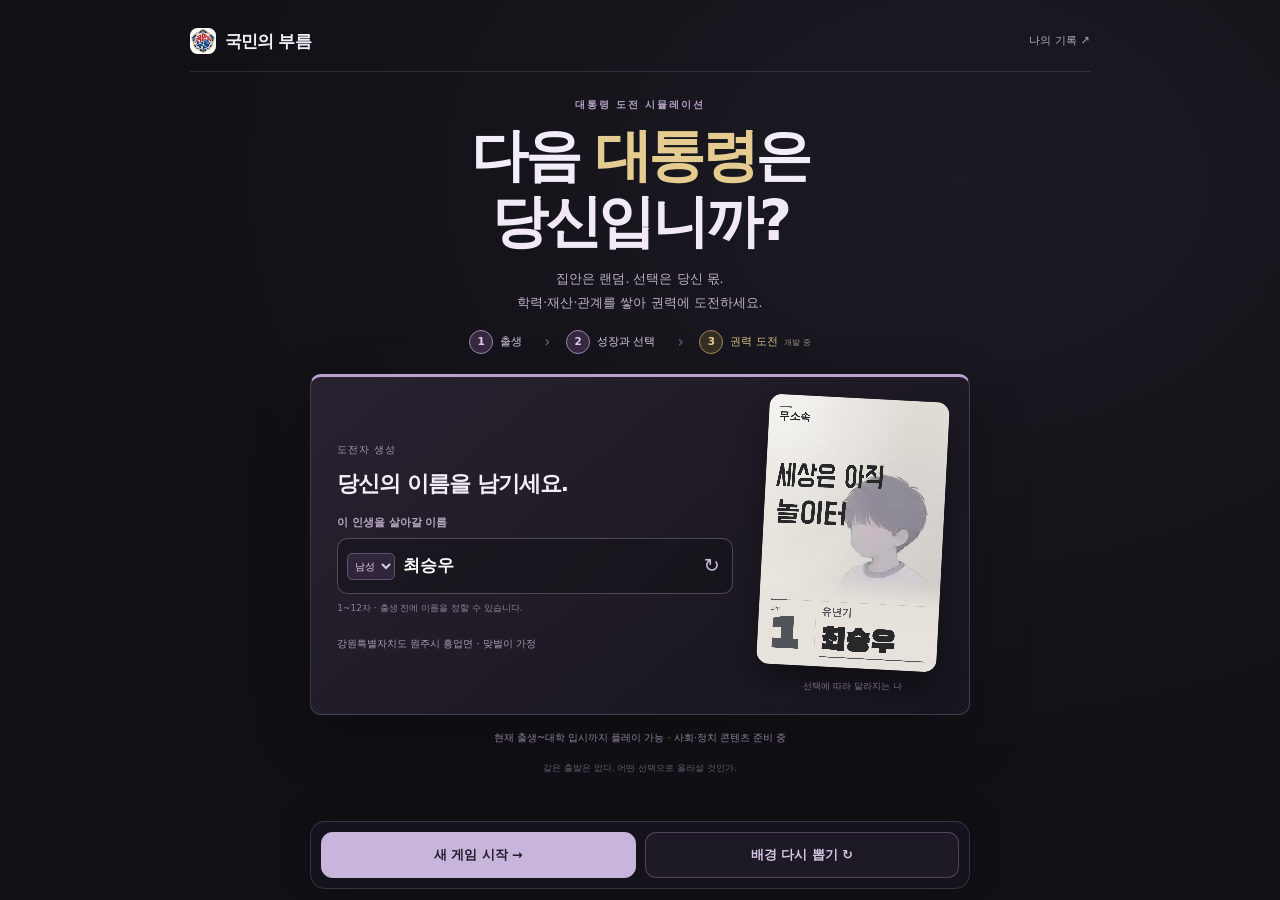
==== index.html @ 69695b15 "fix: clarify election ties, survey costs and centered candidate cards" ====
<!doctype html>
<html lang="ko">
<head>
  <meta charset="utf-8">
  <meta name="viewport" content="width=device-width, initial-scale=1">
  <meta http-equiv="refresh" content="0;url=./html/waiting.html?v=election-clarity-20261022">
  <meta name="description" content="출생부터 학교생활, 반장 선거, 대학 입시까지. 집안과 특성, 작은 선택들이 모여 인생을 바꾸는 무료 시뮬레이션 웹게임 국민의 부름을 브라우저에서 즐겨보세요.">
  <meta name="robots" content="index, follow, max-image-preview:large">
  <link rel="canonical" href="https://jaksim0sec.github.io/callOfgukmin/html/waiting.html">
  <meta property="og:type" content="website">
  <meta property="og:site_name" content="국민의 부름">
  <meta property="og:locale" content="ko_KR">
  <meta property="og:title" content="국민의 부름 | 정치·인생 시뮬레이션 웹게임">
  <meta property="og:description" content="출생부터 학교생활, 반장 선거, 대학 입시까지. 집안과 특성, 작은 선택들이 모여 인생을 바꾸는 무료 시뮬레이션 웹게임 국민의 부름을 브라우저에서 즐겨보세요.">
  <meta property="og:url" content="https://jaksim0sec.github.io/callOfgukmin/html/waiting.html">
  <meta property="og:image" content="https://jaksim0sec.github.io/callOfgukmin/assets/icons/icon-512.png">
  <meta property="og:image:width" content="512">
  <meta property="og:image:height" content="512">
  <meta property="og:image:alt" content="국민의 부름 게임 로고">
  <meta name="twitter:card" content="summary">
  <meta name="twitter:title" content="국민의 부름 | 정치·인생 시뮬레이션 웹게임">
  <meta name="twitter:description" content="출생부터 학교생활, 반장 선거, 대학 입시까지. 집안과 특성, 작은 선택들이 모여 인생을 바꾸는 무료 시뮬레이션 웹게임 국민의 부름을 브라우저에서 즐겨보세요.">
  <meta name="twitter:image" content="https://jaksim0sec.github.io/callOfgukmin/assets/icons/icon-512.png">
  <meta name="twitter:image:alt" content="국민의 부름 게임 로고">
  <meta name="theme-color" content="#0b0b0f">
  <title>국민의 부름 | 정치·인생 시뮬레이션 웹게임</title>
  <link rel="manifest" href="./manifest.json">
  <link rel="icon" href="./assets/icons/favicon.ico?v=election-clarity-20261022" sizes="16x16 32x32 48x48">
  <link rel="icon" type="image/png" sizes="32x32" href="./assets/icons/favicon-32.png?v=election-clarity-20261022">
  <link rel="icon" type="image/png" sizes="16x16" href="./assets/icons/favicon-16.png?v=election-clarity-20261022">
  <link rel="apple-touch-icon" sizes="180x180" href="./assets/icons/apple-touch-icon.png">
  <meta name="apple-mobile-web-app-title" content="국민의 부름">
  <meta name="mobile-web-app-capable" content="yes">
  <meta name="apple-mobile-web-app-capable" content="yes">
  <meta name="apple-mobile-web-app-status-bar-style" content="black-translucent">
  <script>location.replace(new URL('./html/waiting.html?v=election-clarity-20261022',location.href));</script>
</head>
<body>
  <p>게임 대기 화면으로 이동 중… <a href="./html/waiting.html">직접 열기</a></p>
</body>
</html>
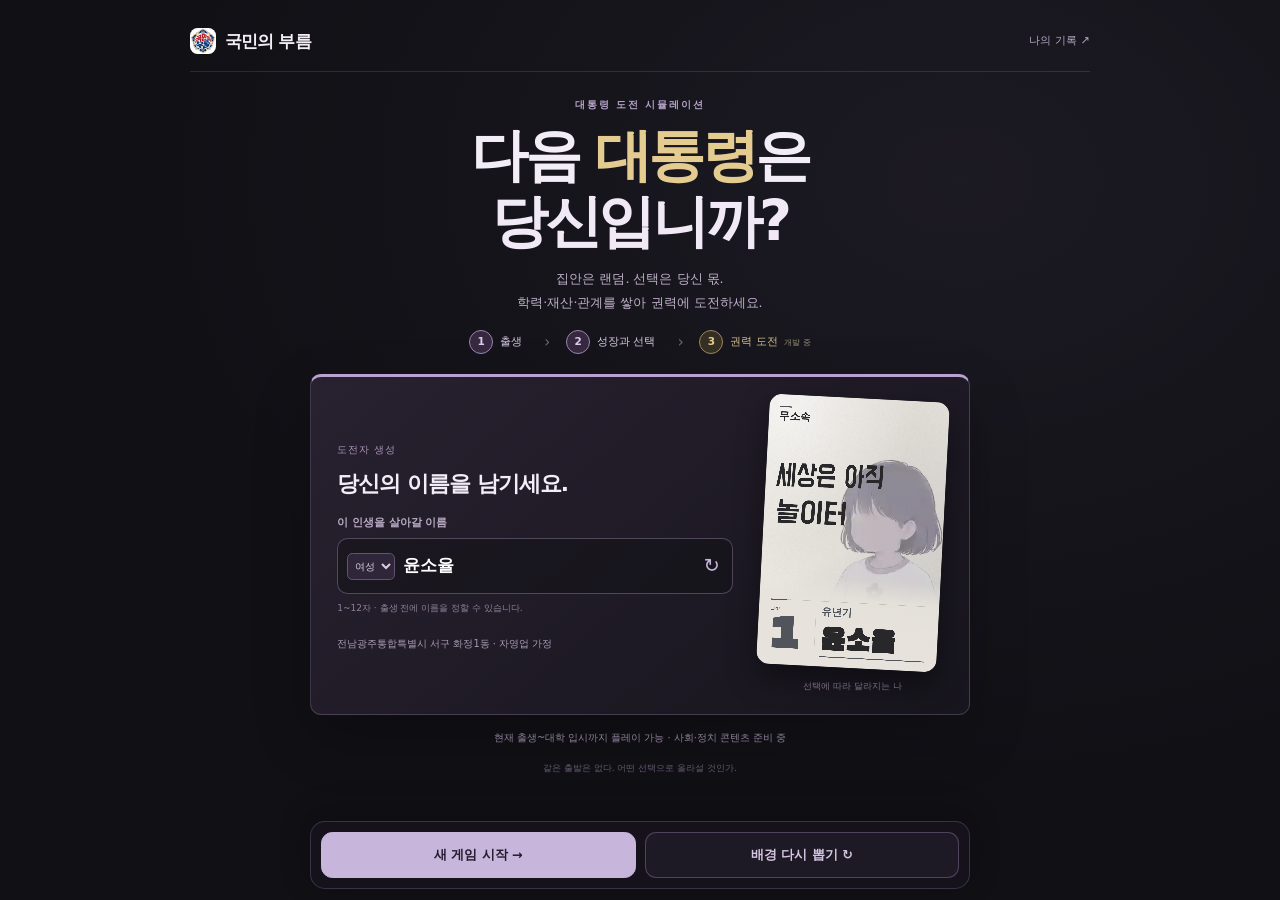
==== commit 40a91c5c: "feat: streamline election surveys, shared tokens and ballot reveal" ====
--- a/index.html
+++ b/index.html
@@ -3,7 +3,7 @@
 <head>
   <meta charset="utf-8">
   <meta name="viewport" content="width=device-width, initial-scale=1">
-  <meta http-equiv="refresh" content="0;url=./html/waiting.html?v=election-clarity-20261022">
+  <meta http-equiv="refresh" content="0;url=./html/waiting.html?v=election-survey-20261022">
   <meta name="description" content="출생부터 학교생활, 반장 선거, 대학 입시까지. 집안과 특성, 작은 선택들이 모여 인생을 바꾸는 무료 시뮬레이션 웹게임 국민의 부름을 브라우저에서 즐겨보세요.">
   <meta name="robots" content="index, follow, max-image-preview:large">
   <link rel="canonical" href="https://jaksim0sec.github.io/callOfgukmin/html/waiting.html">
@@ -25,15 +25,15 @@
   <meta name="theme-color" content="#0b0b0f">
   <title>국민의 부름 | 정치·인생 시뮬레이션 웹게임</title>
   <link rel="manifest" href="./manifest.json">
-  <link rel="icon" href="./assets/icons/favicon.ico?v=election-clarity-20261022" sizes="16x16 32x32 48x48">
-  <link rel="icon" type="image/png" sizes="32x32" href="./assets/icons/favicon-32.png?v=election-clarity-20261022">
-  <link rel="icon" type="image/png" sizes="16x16" href="./assets/icons/favicon-16.png?v=election-clarity-20261022">
+  <link rel="icon" href="./assets/icons/favicon.ico?v=election-survey-20261022" sizes="16x16 32x32 48x48">
+  <link rel="icon" type="image/png" sizes="32x32" href="./assets/icons/favicon-32.png?v=election-survey-20261022">
+  <link rel="icon" type="image/png" sizes="16x16" href="./assets/icons/favicon-16.png?v=election-survey-20261022">
   <link rel="apple-touch-icon" sizes="180x180" href="./assets/icons/apple-touch-icon.png">
   <meta name="apple-mobile-web-app-title" content="국민의 부름">
   <meta name="mobile-web-app-capable" content="yes">
   <meta name="apple-mobile-web-app-capable" content="yes">
   <meta name="apple-mobile-web-app-status-bar-style" content="black-translucent">
-  <script>location.replace(new URL('./html/waiting.html?v=election-clarity-20261022',location.href));</script>
+  <script>location.replace(new URL('./html/waiting.html?v=election-survey-20261022',location.href));</script>
 </head>
 <body>
   <p>게임 대기 화면으로 이동 중… <a href="./html/waiting.html">직접 열기</a></p>
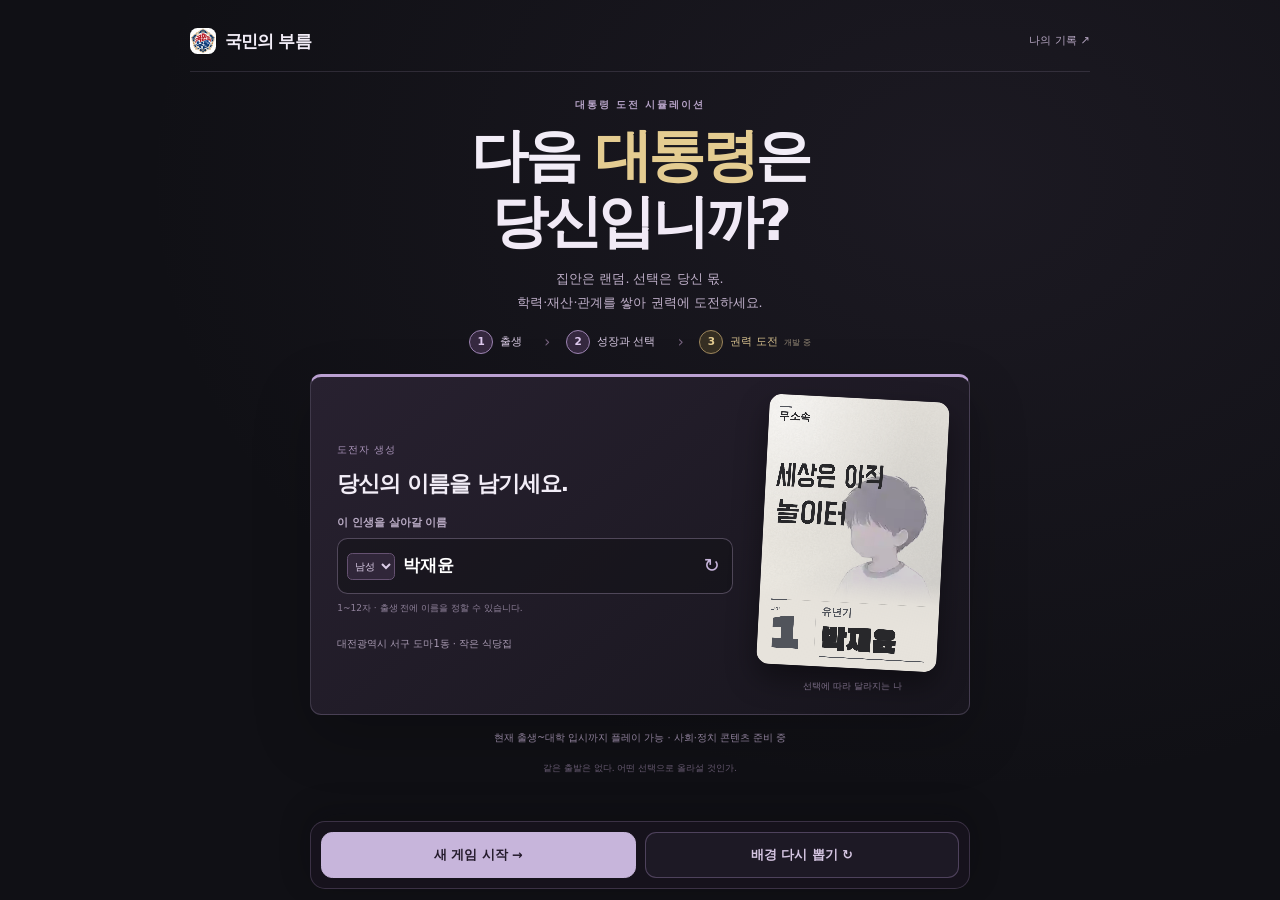
==== commit 7299c1b1: "feat: illustrate daily choices with readable photo overlays" ====
--- a/index.html
+++ b/index.html
@@ -3,7 +3,7 @@
 <head>
   <meta charset="utf-8">
   <meta name="viewport" content="width=device-width, initial-scale=1">
-  <meta http-equiv="refresh" content="0;url=./html/waiting.html?v=election-survey-20261022">
+  <meta http-equiv="refresh" content="0;url=./html/waiting.html?v=daily-illustrations-20261022">
   <meta name="description" content="출생부터 학교생활, 반장 선거, 대학 입시까지. 집안과 특성, 작은 선택들이 모여 인생을 바꾸는 무료 시뮬레이션 웹게임 국민의 부름을 브라우저에서 즐겨보세요.">
   <meta name="robots" content="index, follow, max-image-preview:large">
   <link rel="canonical" href="https://jaksim0sec.github.io/callOfgukmin/html/waiting.html">
@@ -25,15 +25,15 @@
   <meta name="theme-color" content="#0b0b0f">
   <title>국민의 부름 | 정치·인생 시뮬레이션 웹게임</title>
   <link rel="manifest" href="./manifest.json">
-  <link rel="icon" href="./assets/icons/favicon.ico?v=election-survey-20261022" sizes="16x16 32x32 48x48">
-  <link rel="icon" type="image/png" sizes="32x32" href="./assets/icons/favicon-32.png?v=election-survey-20261022">
-  <link rel="icon" type="image/png" sizes="16x16" href="./assets/icons/favicon-16.png?v=election-survey-20261022">
+  <link rel="icon" href="./assets/icons/favicon.ico?v=daily-illustrations-20261022" sizes="16x16 32x32 48x48">
+  <link rel="icon" type="image/png" sizes="32x32" href="./assets/icons/favicon-32.png?v=daily-illustrations-20261022">
+  <link rel="icon" type="image/png" sizes="16x16" href="./assets/icons/favicon-16.png?v=daily-illustrations-20261022">
   <link rel="apple-touch-icon" sizes="180x180" href="./assets/icons/apple-touch-icon.png">
   <meta name="apple-mobile-web-app-title" content="국민의 부름">
   <meta name="mobile-web-app-capable" content="yes">
   <meta name="apple-mobile-web-app-capable" content="yes">
   <meta name="apple-mobile-web-app-status-bar-style" content="black-translucent">
-  <script>location.replace(new URL('./html/waiting.html?v=election-survey-20261022',location.href));</script>
+  <script>location.replace(new URL('./html/waiting.html?v=daily-illustrations-20261022',location.href));</script>
 </head>
 <body>
   <p>게임 대기 화면으로 이동 중… <a href="./html/waiting.html">직접 열기</a></p>
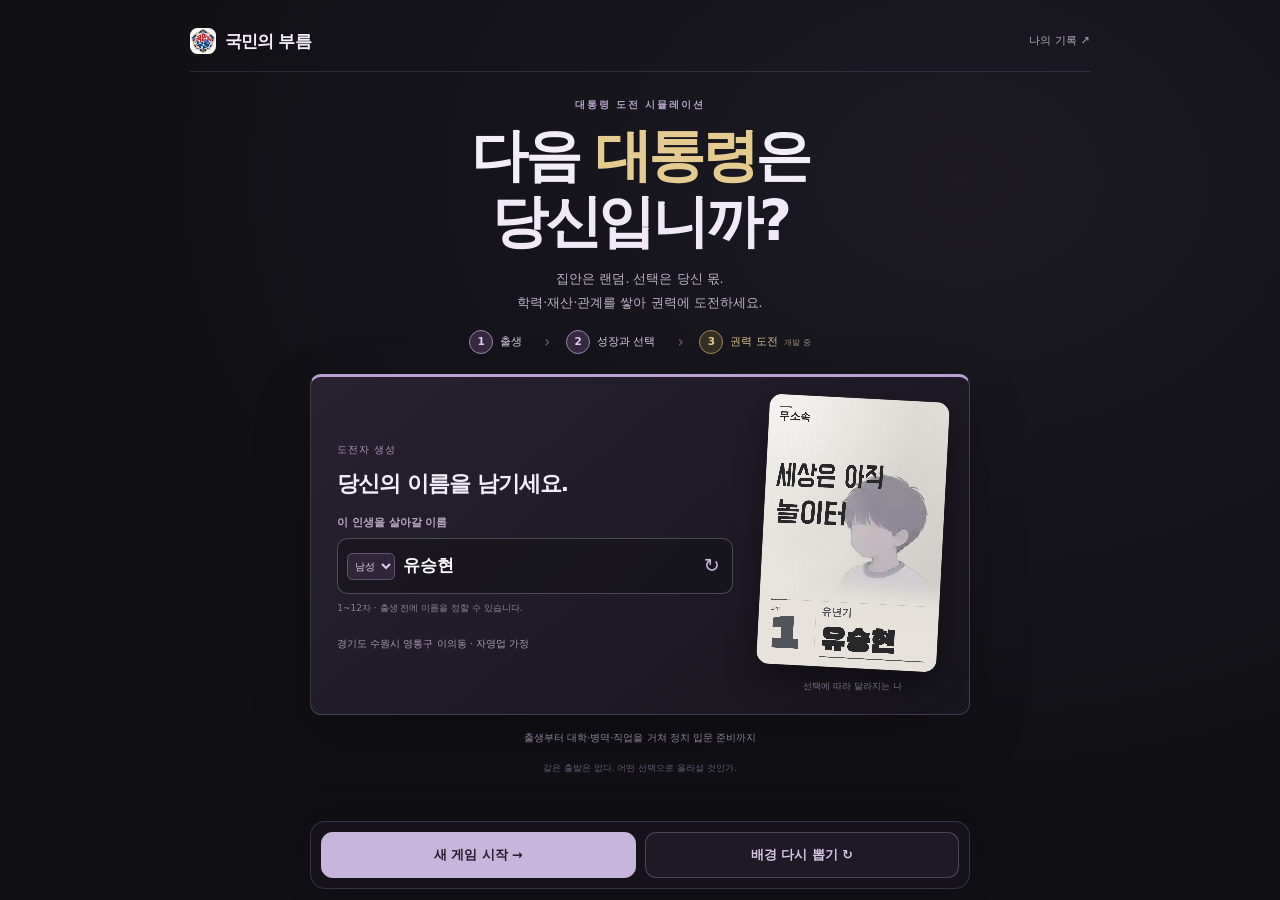
==== commit fd81c365: "feat: extend life through society and careers to political entry" ====
--- a/index.html
+++ b/index.html
@@ -3,7 +3,7 @@
 <head>
   <meta charset="utf-8">
   <meta name="viewport" content="width=device-width, initial-scale=1">
-  <meta http-equiv="refresh" content="0;url=./html/waiting.html?v=daily-illustrations-20261022">
+  <meta http-equiv="refresh" content="0;url=./html/waiting.html?v=society-20261022">
   <meta name="description" content="출생부터 학교생활, 반장 선거, 대학 입시까지. 집안과 특성, 작은 선택들이 모여 인생을 바꾸는 무료 시뮬레이션 웹게임 국민의 부름을 브라우저에서 즐겨보세요.">
   <meta name="robots" content="index, follow, max-image-preview:large">
   <link rel="canonical" href="https://jaksim0sec.github.io/callOfgukmin/html/waiting.html">
@@ -25,15 +25,15 @@
   <meta name="theme-color" content="#0b0b0f">
   <title>국민의 부름 | 정치·인생 시뮬레이션 웹게임</title>
   <link rel="manifest" href="./manifest.json">
-  <link rel="icon" href="./assets/icons/favicon.ico?v=daily-illustrations-20261022" sizes="16x16 32x32 48x48">
-  <link rel="icon" type="image/png" sizes="32x32" href="./assets/icons/favicon-32.png?v=daily-illustrations-20261022">
-  <link rel="icon" type="image/png" sizes="16x16" href="./assets/icons/favicon-16.png?v=daily-illustrations-20261022">
+  <link rel="icon" href="./assets/icons/favicon.ico?v=society-20261022" sizes="16x16 32x32 48x48">
+  <link rel="icon" type="image/png" sizes="32x32" href="./assets/icons/favicon-32.png?v=society-20261022">
+  <link rel="icon" type="image/png" sizes="16x16" href="./assets/icons/favicon-16.png?v=society-20261022">
   <link rel="apple-touch-icon" sizes="180x180" href="./assets/icons/apple-touch-icon.png">
   <meta name="apple-mobile-web-app-title" content="국민의 부름">
   <meta name="mobile-web-app-capable" content="yes">
   <meta name="apple-mobile-web-app-capable" content="yes">
   <meta name="apple-mobile-web-app-status-bar-style" content="black-translucent">
-  <script>location.replace(new URL('./html/waiting.html?v=daily-illustrations-20261022',location.href));</script>
+  <script>location.replace(new URL('./html/waiting.html?v=society-20261022',location.href));</script>
 </head>
 <body>
   <p>게임 대기 화면으로 이동 중… <a href="./html/waiting.html">직접 열기</a></p>
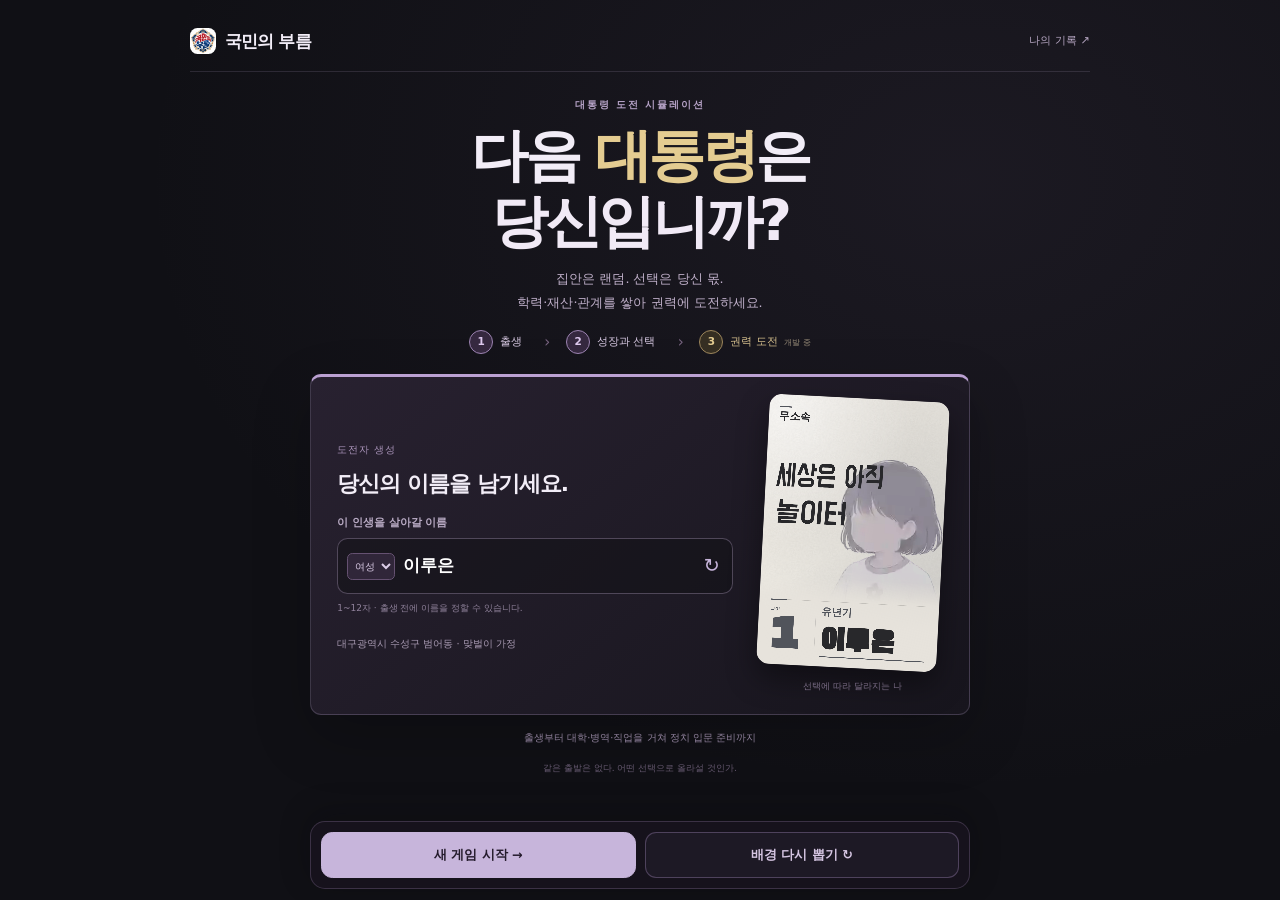
==== commit 631ddcb6: "Unify pledge fulfillment and surface election information controls" ====
--- a/index.html
+++ b/index.html
@@ -3,7 +3,7 @@
 <head>
   <meta charset="utf-8">
   <meta name="viewport" content="width=device-width, initial-scale=1">
-  <meta http-equiv="refresh" content="0;url=./html/waiting.html?v=society-20261022">
+  <meta http-equiv="refresh" content="0;url=./html/waiting.html?v=election-fulfillment-20261023">
   <meta name="description" content="출생부터 학교생활, 반장 선거, 대학 입시까지. 집안과 특성, 작은 선택들이 모여 인생을 바꾸는 무료 시뮬레이션 웹게임 국민의 부름을 브라우저에서 즐겨보세요.">
   <meta name="robots" content="index, follow, max-image-preview:large">
   <link rel="canonical" href="https://jaksim0sec.github.io/callOfgukmin/html/waiting.html">
@@ -25,15 +25,15 @@
   <meta name="theme-color" content="#0b0b0f">
   <title>국민의 부름 | 정치·인생 시뮬레이션 웹게임</title>
   <link rel="manifest" href="./manifest.json">
-  <link rel="icon" href="./assets/icons/favicon.ico?v=society-20261022" sizes="16x16 32x32 48x48">
-  <link rel="icon" type="image/png" sizes="32x32" href="./assets/icons/favicon-32.png?v=society-20261022">
-  <link rel="icon" type="image/png" sizes="16x16" href="./assets/icons/favicon-16.png?v=society-20261022">
+  <link rel="icon" href="./assets/icons/favicon.ico?v=election-fulfillment-20261023" sizes="16x16 32x32 48x48">
+  <link rel="icon" type="image/png" sizes="32x32" href="./assets/icons/favicon-32.png?v=election-fulfillment-20261023">
+  <link rel="icon" type="image/png" sizes="16x16" href="./assets/icons/favicon-16.png?v=election-fulfillment-20261023">
   <link rel="apple-touch-icon" sizes="180x180" href="./assets/icons/apple-touch-icon.png">
   <meta name="apple-mobile-web-app-title" content="국민의 부름">
   <meta name="mobile-web-app-capable" content="yes">
   <meta name="apple-mobile-web-app-capable" content="yes">
   <meta name="apple-mobile-web-app-status-bar-style" content="black-translucent">
-  <script>location.replace(new URL('./html/waiting.html?v=society-20261022',location.href));</script>
+  <script>location.replace(new URL('./html/waiting.html?v=election-fulfillment-20261023',location.href));</script>
 </head>
 <body>
   <p>게임 대기 화면으로 이동 중… <a href="./html/waiting.html">직접 열기</a></p>
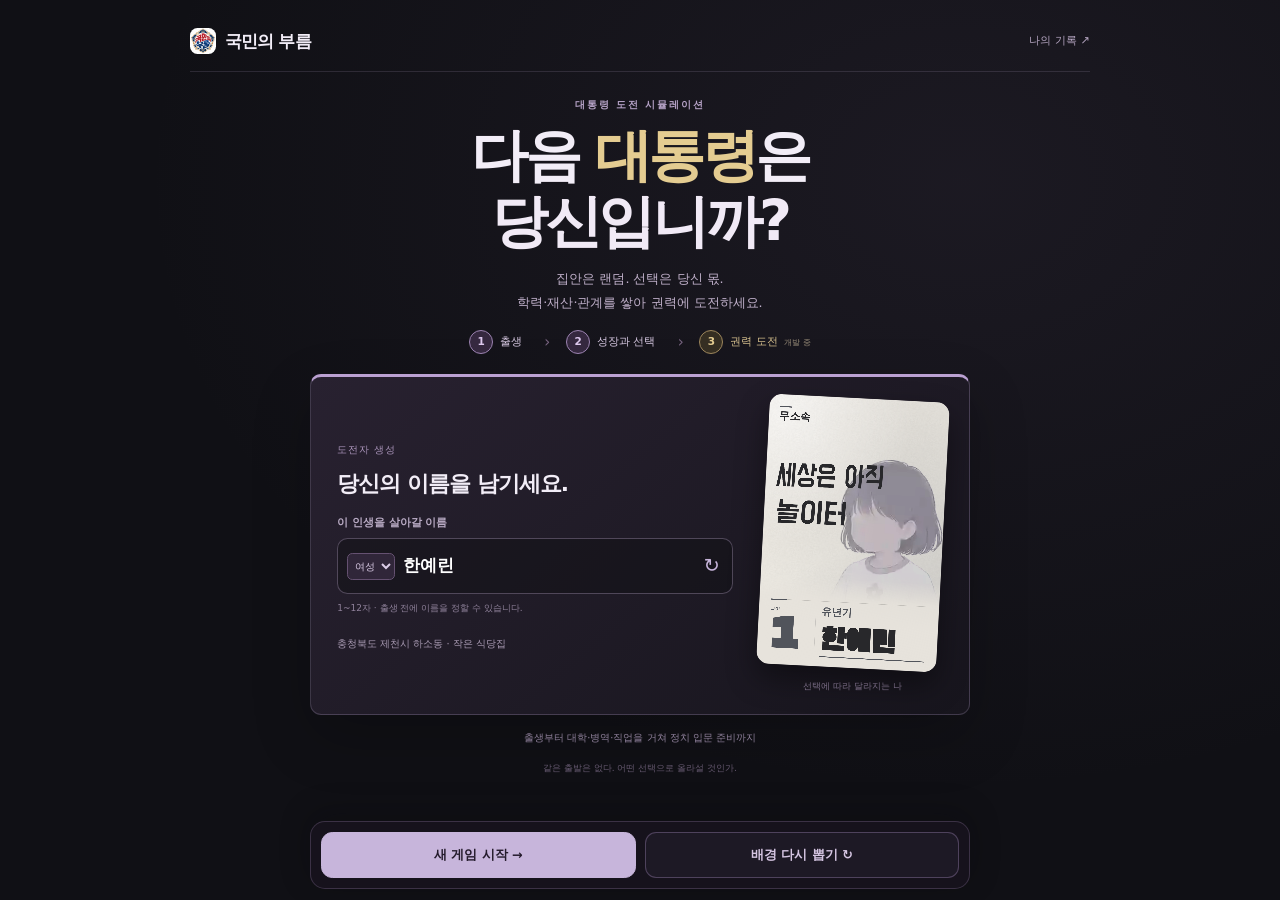
==== commit d1a1ed2b: "Improve life choices, adult progression and recovery feedback" ====
--- a/index.html
+++ b/index.html
@@ -3,7 +3,7 @@
 <head>
   <meta charset="utf-8">
   <meta name="viewport" content="width=device-width, initial-scale=1">
-  <meta http-equiv="refresh" content="0;url=./html/waiting.html?v=election-fulfillment-20261023">
+  <meta http-equiv="refresh" content="0;url=./html/waiting.html?v=life-choice-20261023">
   <meta name="description" content="출생부터 학교생활, 반장 선거, 대학 입시까지. 집안과 특성, 작은 선택들이 모여 인생을 바꾸는 무료 시뮬레이션 웹게임 국민의 부름을 브라우저에서 즐겨보세요.">
   <meta name="robots" content="index, follow, max-image-preview:large">
   <link rel="canonical" href="https://jaksim0sec.github.io/callOfgukmin/html/waiting.html">
@@ -25,15 +25,15 @@
   <meta name="theme-color" content="#0b0b0f">
   <title>국민의 부름 | 정치·인생 시뮬레이션 웹게임</title>
   <link rel="manifest" href="./manifest.json">
-  <link rel="icon" href="./assets/icons/favicon.ico?v=election-fulfillment-20261023" sizes="16x16 32x32 48x48">
-  <link rel="icon" type="image/png" sizes="32x32" href="./assets/icons/favicon-32.png?v=election-fulfillment-20261023">
-  <link rel="icon" type="image/png" sizes="16x16" href="./assets/icons/favicon-16.png?v=election-fulfillment-20261023">
+  <link rel="icon" href="./assets/icons/favicon.ico?v=life-choice-20261023" sizes="16x16 32x32 48x48">
+  <link rel="icon" type="image/png" sizes="32x32" href="./assets/icons/favicon-32.png?v=life-choice-20261023">
+  <link rel="icon" type="image/png" sizes="16x16" href="./assets/icons/favicon-16.png?v=life-choice-20261023">
   <link rel="apple-touch-icon" sizes="180x180" href="./assets/icons/apple-touch-icon.png">
   <meta name="apple-mobile-web-app-title" content="국민의 부름">
   <meta name="mobile-web-app-capable" content="yes">
   <meta name="apple-mobile-web-app-capable" content="yes">
   <meta name="apple-mobile-web-app-status-bar-style" content="black-translucent">
-  <script>location.replace(new URL('./html/waiting.html?v=election-fulfillment-20261023',location.href));</script>
+  <script>location.replace(new URL('./html/waiting.html?v=life-choice-20261023',location.href));</script>
 </head>
 <body>
   <p>게임 대기 화면으로 이동 중… <a href="./html/waiting.html">직접 열기</a></p>
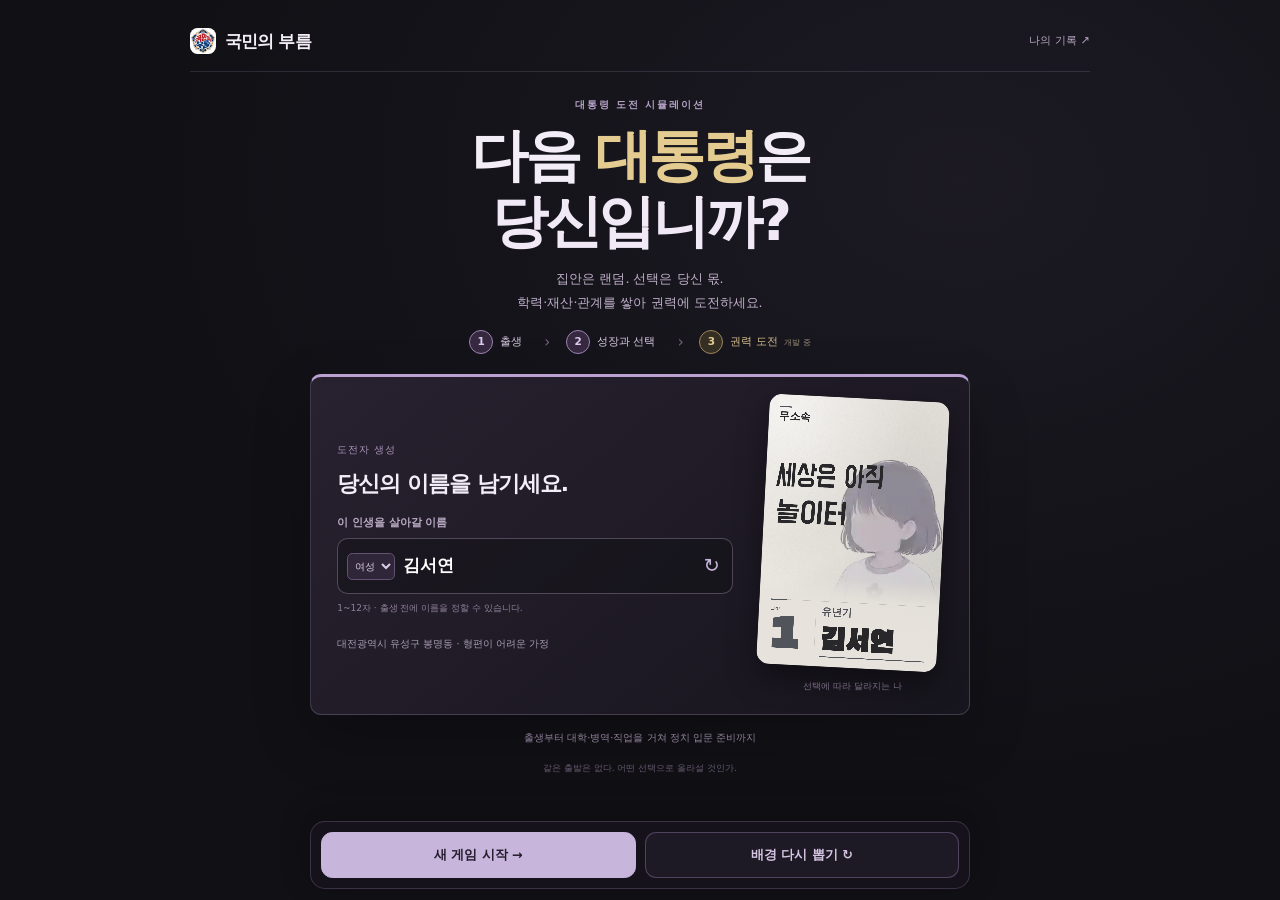
==== commit 08388002: "Keep adult routes in main play and refine exam preparation" ====
--- a/index.html
+++ b/index.html
@@ -3,7 +3,7 @@
 <head>
   <meta charset="utf-8">
   <meta name="viewport" content="width=device-width, initial-scale=1">
-  <meta http-equiv="refresh" content="0;url=./html/waiting.html?v=life-choice-20261023">
+  <meta http-equiv="refresh" content="0;url=./html/waiting.html?v=society-routes-20261023">
   <meta name="description" content="출생부터 학교생활, 반장 선거, 대학 입시까지. 집안과 특성, 작은 선택들이 모여 인생을 바꾸는 무료 시뮬레이션 웹게임 국민의 부름을 브라우저에서 즐겨보세요.">
   <meta name="robots" content="index, follow, max-image-preview:large">
   <link rel="canonical" href="https://jaksim0sec.github.io/callOfgukmin/html/waiting.html">
@@ -25,15 +25,15 @@
   <meta name="theme-color" content="#0b0b0f">
   <title>국민의 부름 | 정치·인생 시뮬레이션 웹게임</title>
   <link rel="manifest" href="./manifest.json">
-  <link rel="icon" href="./assets/icons/favicon.ico?v=life-choice-20261023" sizes="16x16 32x32 48x48">
-  <link rel="icon" type="image/png" sizes="32x32" href="./assets/icons/favicon-32.png?v=life-choice-20261023">
-  <link rel="icon" type="image/png" sizes="16x16" href="./assets/icons/favicon-16.png?v=life-choice-20261023">
+  <link rel="icon" href="./assets/icons/favicon.ico?v=society-routes-20261023" sizes="16x16 32x32 48x48">
+  <link rel="icon" type="image/png" sizes="32x32" href="./assets/icons/favicon-32.png?v=society-routes-20261023">
+  <link rel="icon" type="image/png" sizes="16x16" href="./assets/icons/favicon-16.png?v=society-routes-20261023">
   <link rel="apple-touch-icon" sizes="180x180" href="./assets/icons/apple-touch-icon.png">
   <meta name="apple-mobile-web-app-title" content="국민의 부름">
   <meta name="mobile-web-app-capable" content="yes">
   <meta name="apple-mobile-web-app-capable" content="yes">
   <meta name="apple-mobile-web-app-status-bar-style" content="black-translucent">
-  <script>location.replace(new URL('./html/waiting.html?v=life-choice-20261023',location.href));</script>
+  <script>location.replace(new URL('./html/waiting.html?v=society-routes-20261023',location.href));</script>
 </head>
 <body>
   <p>게임 대기 화면으로 이동 중… <a href="./html/waiting.html">직접 열기</a></p>
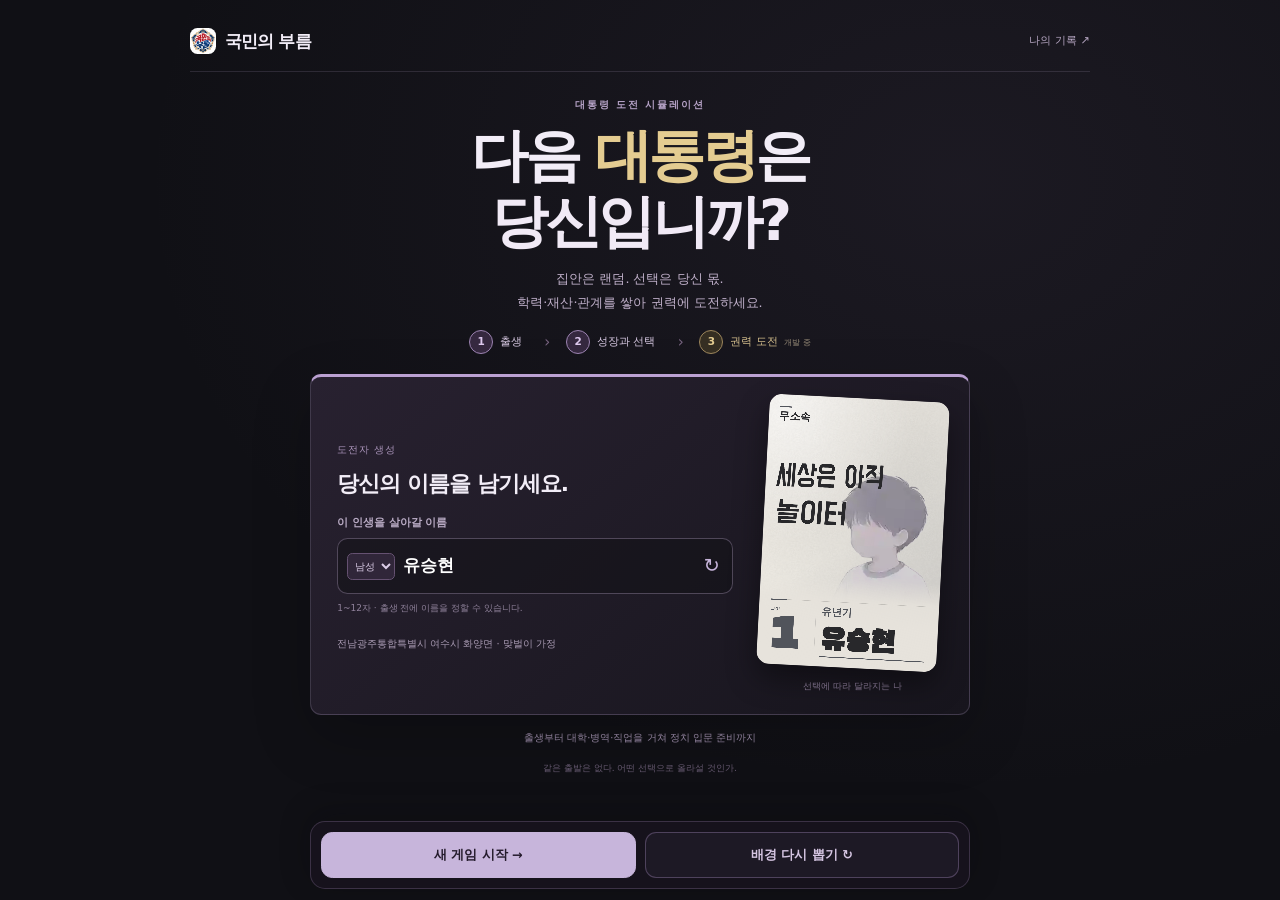
==== commit 30309a78: "Present adult life through realistic documents and online services" ====
--- a/index.html
+++ b/index.html
@@ -3,7 +3,7 @@
 <head>
   <meta charset="utf-8">
   <meta name="viewport" content="width=device-width, initial-scale=1">
-  <meta http-equiv="refresh" content="0;url=./html/waiting.html?v=society-routes-20261023">
+  <meta http-equiv="refresh" content="0;url=./html/waiting.html?v=adult-surfaces-20261023">
   <meta name="description" content="출생부터 학교생활, 반장 선거, 대학 입시까지. 집안과 특성, 작은 선택들이 모여 인생을 바꾸는 무료 시뮬레이션 웹게임 국민의 부름을 브라우저에서 즐겨보세요.">
   <meta name="robots" content="index, follow, max-image-preview:large">
   <link rel="canonical" href="https://jaksim0sec.github.io/callOfgukmin/html/waiting.html">
@@ -25,15 +25,15 @@
   <meta name="theme-color" content="#0b0b0f">
   <title>국민의 부름 | 정치·인생 시뮬레이션 웹게임</title>
   <link rel="manifest" href="./manifest.json">
-  <link rel="icon" href="./assets/icons/favicon.ico?v=society-routes-20261023" sizes="16x16 32x32 48x48">
-  <link rel="icon" type="image/png" sizes="32x32" href="./assets/icons/favicon-32.png?v=society-routes-20261023">
-  <link rel="icon" type="image/png" sizes="16x16" href="./assets/icons/favicon-16.png?v=society-routes-20261023">
+  <link rel="icon" href="./assets/icons/favicon.ico?v=adult-surfaces-20261023" sizes="16x16 32x32 48x48">
+  <link rel="icon" type="image/png" sizes="32x32" href="./assets/icons/favicon-32.png?v=adult-surfaces-20261023">
+  <link rel="icon" type="image/png" sizes="16x16" href="./assets/icons/favicon-16.png?v=adult-surfaces-20261023">
   <link rel="apple-touch-icon" sizes="180x180" href="./assets/icons/apple-touch-icon.png">
   <meta name="apple-mobile-web-app-title" content="국민의 부름">
   <meta name="mobile-web-app-capable" content="yes">
   <meta name="apple-mobile-web-app-capable" content="yes">
   <meta name="apple-mobile-web-app-status-bar-style" content="black-translucent">
-  <script>location.replace(new URL('./html/waiting.html?v=society-routes-20261023',location.href));</script>
+  <script>location.replace(new URL('./html/waiting.html?v=adult-surfaces-20261023',location.href));</script>
 </head>
 <body>
   <p>게임 대기 화면으로 이동 중… <a href="./html/waiting.html">직접 열기</a></p>
